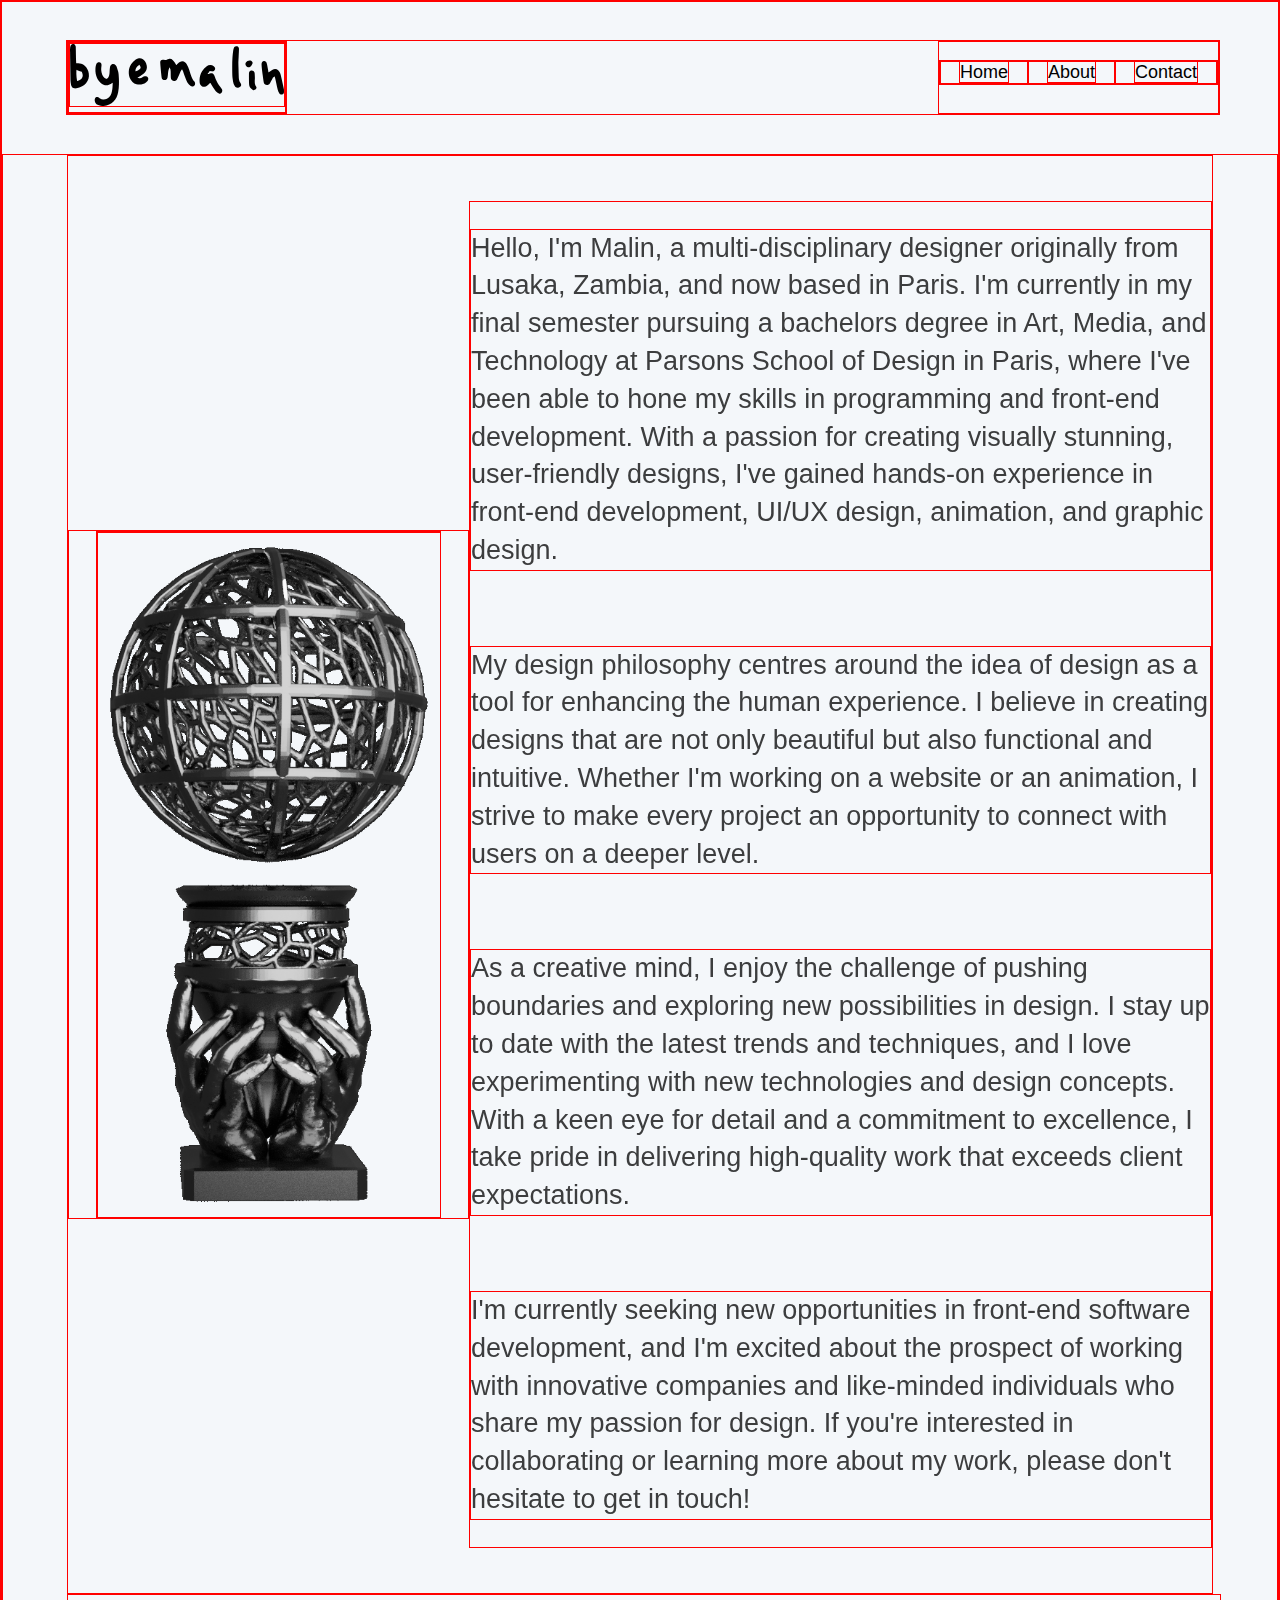
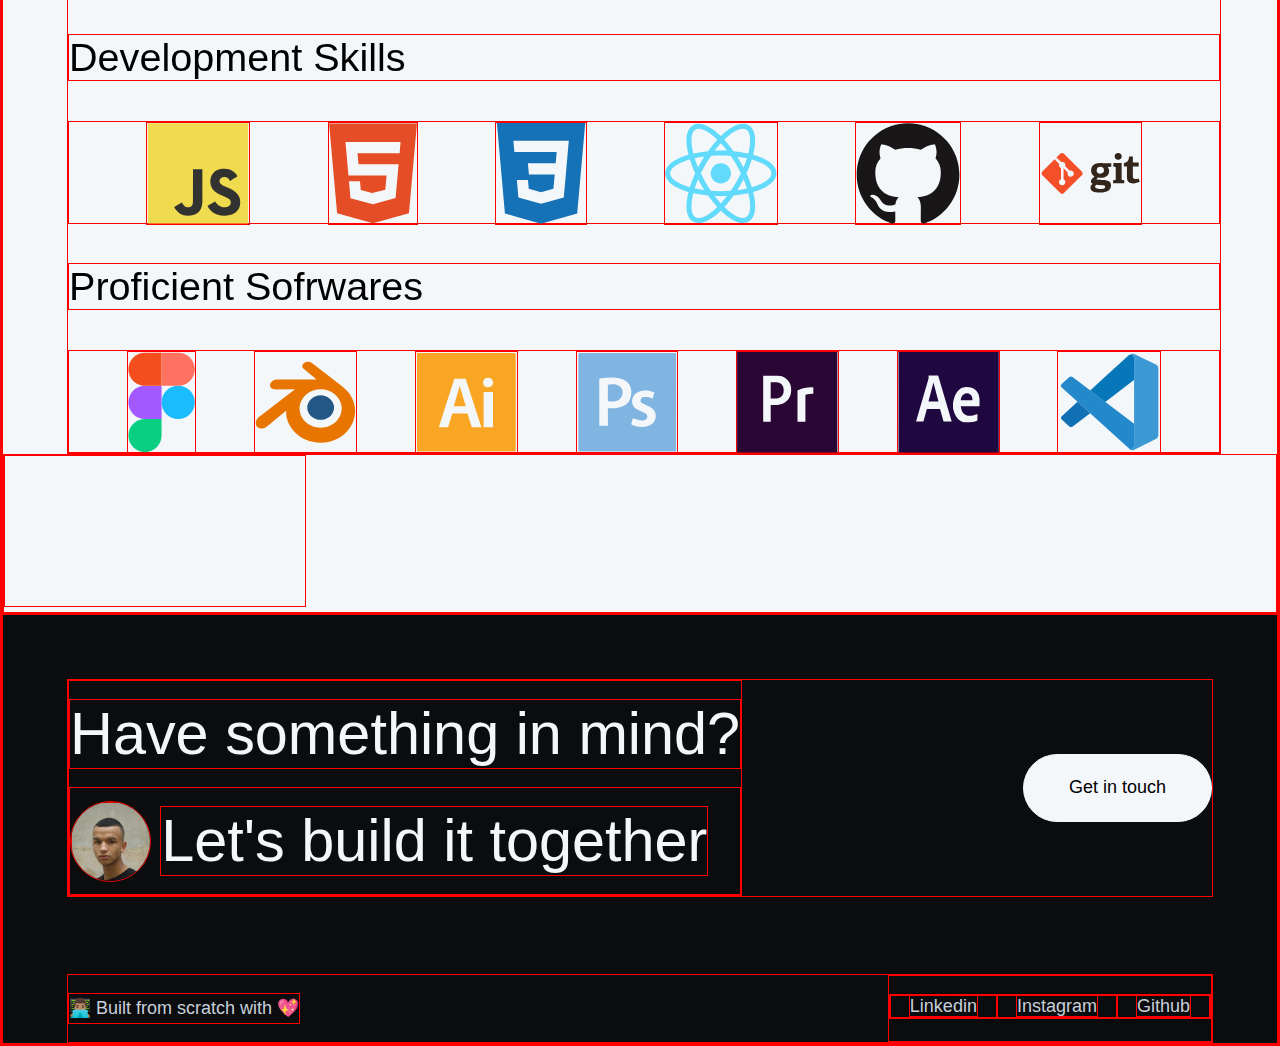
==== about.html @ 702589a3 "First major commit with intial functionality and styling of home and about page. Scrolling animation" ====
<!DOCTYPE html>

<html>

<head>
    <title>byemalin</title>

    <link rel="stylesheet" href="./styles/styles.css" type="text/css">

    <meta name="viewport" content="width=device-width, initial-scale=1" />

    <!-- Script tag with a defer element: -->
    <script src="./scripts/scrollAnimation.js" defer></script>
</head>

<body>
    <header class="mainHeader">
        <a href="./home.html">
            <div class="headerLogoContainer">
                <!-- <img src="./assets/img/byemalinLogo.svg"> -->
                <?xml version="1.0" encoding="UTF-8"?><svg id="Layer_1" xmlns="http://www.w3.org/2000/svg" viewBox="0 0 1619.28 468.72"><path d="M239.96,468.72c-3-.44-6.01-.79-8.99-1.32-7.75-1.39-15.28-3.53-22.27-7.25-11.9-6.33-18.8-16.29-21.14-29.48-.74-4.2-.98-8.45,0-12.63,1.79-7.68,6.22-13.27,13.68-16.11,7.03-2.67,13.37-1.27,18.8,3.92,2.6,2.48,5.01,5.16,7.92,7.32,8.02,5.97,17,8.18,26.9,7.17,8.6-.87,16.82-3.06,24.66-6.65,12.12-5.55,21.35-14.21,27.71-25.9,4.78-8.79,7.67-18.25,9.88-27.95,2.34-10.31,3.65-20.76,4.44-31.3,.67-8.92,1.23-17.85,1.45-26.8,.05-1.91,.27-3.83,.33-5.74,.02-.75,.43-1.75-.39-2.2-.67-.37-1.32,.37-1.92,.72-3.26,1.87-6.49,3.79-9.76,5.65-5.35,3.05-10.61,6.26-16.36,8.54-13.81,5.48-27.53,5.09-41.04-.93-15.58-6.94-27.97-17.82-37.89-31.56-11.25-15.6-17.7-33.19-21.25-51.96-2.36-12.48-2.93-25.09-2.23-37.73,.49-8.84,1.12-17.72,3.72-26.29,1.18-3.91,2.57-7.75,4.48-11.36,4.37-8.26,12.66-12.45,21.55-10.96,9.29,1.55,15.98,9.14,16.38,18.62,.18,4.25-.21,8.46-.74,12.67-1.19,9.36-2.14,18.74-1.69,28.2,.57,12.1,3.18,23.73,7.93,34.88,2.38,5.61,5.16,10.99,8.81,15.91,5.29,7.12,12.03,12.3,20.36,15.42,1.87,.7,3.47,.63,5.24-.35,6.41-3.51,11.02-8.63,14.06-15.24,2.76-6.02,4.18-12.42,5.25-18.89,.96-5.84,1.38-11.73,1.66-17.65,.52-11.25,1.06-22.51,2.75-33.66,.71-4.68,1.72-9.3,4.07-13.47,7.99-14.14,27.67-16.76,39.21-3.37,4.54,5.27,7.95,11.22,10.02,17.87,3,9.61,6.39,19.1,8.92,28.86,1.96,7.53,3.11,15.18,3.62,22.93,.68,10.28,1.4,20.56,1.89,30.86,.66,13.74,.84,27.49,.56,41.24-.42,20.89-2.34,41.63-6.27,62.17-2.49,13-5.96,25.7-11.64,37.71-11.95,25.29-30.43,43.98-56.17,55.25-13.3,5.82-27.24,9.19-41.68,10.51-.47,.04-.92,.22-1.39,.33h-13.44Z"/><path d="M25.92,0c.37,.14,.74,.3,1.12,.41,9.54,2.74,14.44,9.48,16.21,18.86,.36,1.88,.45,3.8,.5,5.73,.22,9.19,.35,18.38,.63,27.56,.3,10.23,.09,20.47,.46,30.69,.29,7.83,.2,15.66,.44,23.49,.26,8.3,.54,16.61,1,24.91,.19,3.51,.33,7.02,.43,10.54,.01,.56,.04,1.12,.13,1.67,.31,1.96,.61,2.21,2.63,2.34,8.37,.53,16.75,.98,25.1,1.91,14.97,1.67,28.05,7.58,38.83,18.11,15.91,15.55,25.58,34.46,28.83,56.42,4.09,27.57-3.09,52.1-20.97,73.47-8.16,9.75-18.11,17.33-29.3,23.3-13.57,7.23-27.96,12.24-43,15.35-5.67,1.17-11.38,1.54-17.14,.35-8.56-1.78-14.73-6.66-18.94-14.18-2.97-5.29-4.62-11.04-5.73-16.96-1.88-10.07-3.1-20.19-3.5-30.45-.31-8.15-.15-16.3-.43-24.45-.37-10.87-.18-21.74-.54-32.6-.31-9.59-.12-19.18-.43-28.77-.39-12.39-.16-24.78-.53-37.16-.35-11.83-.08-23.66-.46-35.48-.42-13.11-.14-26.22-.5-39.32-.18-6.31-.19-12.62-.31-18.94-.02-.88,.02-1.76-.44-2.57v-15.83c.74-2.22,.6-4.55,.83-6.83,.44-4.44,.77-8.89,1.96-13.21C4.4,12.5,7.36,7.52,12.21,3.75,14.59,1.9,17.37,.96,20.16,0,22.08,0,24,0,25.92,0Zm23.38,195.49c-.35,.41-.27,.9-.33,1.37-.7,5.64-.45,11.32-.77,16.98-.41,7.26,.15,14.53,.5,21.78,.48,9.8,1.43,19.58,2.8,29.31,.66,4.66,1.34,9.32,2.08,13.97,.32,2.01,.47,2.08,2.3,1.57,9.95-2.8,19.27-6.88,27.1-13.8,8.51-7.52,13.13-16.94,13.39-28.38,.21-8.98-2.19-17.36-5.88-25.45-.52-1.15-1.48-1.6-2.53-2.03-12.29-4.98-24.58-9.97-36.87-14.94-.57-.23-1.11-.68-1.8-.38Z"/><path d="M1619.28,364.61c-.11,.55-.27,1.09-.31,1.64-.31,5.04-2.66,9.02-6.62,11.98-6.78,5.06-14.04,5.73-21.65,1.92-2.42-1.21-4.31-3.04-5.78-5.28-5.77-8.82-10.3-18.16-12.83-28.49-4.17-17.08-7.76-34.29-11.44-51.49-3.09-14.46-6.48-28.85-9.86-43.24-.51-2.15-.77-4.37-1.68-6.36-.8-.1-1.16,.4-1.57,.74-3.32,2.76-6.66,5.5-9.91,8.33-1.94,1.69-3.47,3.74-4.8,5.95-4.27,7.14-8.02,14.56-11.76,21.99-2.41,4.79-4.89,9.53-7.58,14.17-3.22,5.54-7.52,9.9-13.64,12.24-7.93,3.03-20.81,1.55-27.68-6.26-3.34-3.79-5.26-8.21-6.06-13.1-1.38-8.36-2.63-16.73-3.86-25.11-1.42-9.72-2.78-19.46-4.1-29.19-1.41-10.45-2.79-20.91-4.09-31.37-.98-7.93-1.89-15.86-2.69-23.81-.52-5.08-.74-10.2-1.18-15.29-.35-3.99-.47-7.97-.46-11.97,0-2.17,.2-4.32,.63-6.43,1.85-9.19,7.85-14.53,16.42-17.34,2.86-.94,5.71-.2,8.46,.77,2.04,.72,3.97,1.7,5.77,2.9,2.52,1.68,4.46,3.81,5.64,6.66,2.55,6.16,4.2,12.58,5.48,19.1,2.71,13.72,5.23,27.47,7.31,41.31,.71,4.74,1.5,9.47,2.31,14.2,.26,1.54,.56,1.68,1.86,.76,4.11-2.92,8.18-5.88,12.24-8.86,5.55-4.07,11.1-8.13,17.2-11.36,5.87-3.1,12.08-5.17,18.77-5.25,9.17-.12,16.99,3.32,23.6,9.59,5.95,5.65,10.08,12.57,13.66,19.84,3.38,6.86,5.39,14.17,7.13,21.58,4.4,18.75,8.7,37.53,12.74,56.36,3.29,15.31,6.49,30.65,9.76,45.96,.22,1.01,.11,2.09,.58,3.05v19.19Z"/><path d="M847.82,190.78c-3.91,4.83-8.02,8.99-10.45,14.58-7.56,17.37-14.9,34.84-22.31,52.27-1.78,4.2-3.79,8.3-6.49,12-3.74,5.13-8.45,8.98-14.85,10.24-16.47,3.23-29.03-7.95-30.33-21.99-.55-5.97-.86-11.95-.93-17.94-.12-10.87-.19-21.74-.52-32.6-.28-9.43-1.82-18.62-6.59-26.98-.16-.28-.29-.57-.46-.84-.37-.59-.54-1.53-1.32-1.58-.98-.06-1.14,.98-1.48,1.66-4.04,8.08-6.56,16.64-8.04,25.52-1.23,7.41-1.85,14.9-2.53,22.38-.86,9.39-1.55,18.8-3.75,28.01-1.45,6.07-4.57,11.05-9.97,14.4-12.73,7.9-32.38,1.25-34.41-16.74-1.23-10.88-2.51-21.74-3.69-32.63-.93-8.66-1.77-17.32-2.59-25.99-.93-9.78-1.86-19.56-2.69-29.35-.48-5.57-.71-11.16-1.16-16.74-.28-3.43-.47-6.85-.47-10.29,0-1.85,.23-3.67,.63-5.47,1.89-8.57,8.27-13.84,17.23-14.28,3.78-.18,7.5,.21,11.18,1.12,1.24,.31,2.5,.56,3.73,.89,5.83,1.55,11.41,.73,16.83-1.7,5.04-2.26,10.21-4.18,15.62-5.37,11.72-2.59,21.82,.41,30.4,8.71,6.27,6.06,11.08,13.21,15.51,20.65,2.94,4.95,5.8,9.95,8.69,14.92,.2,.35,.39,.7,.61,1.03,1,1.53,1.18,1.59,2.49,.29,4.37-4.34,8.69-8.72,13.07-13.06,3.93-3.9,8.18-7.41,13.04-10.11,13.71-7.61,28.53-6.35,40.33,3.97,4.51,3.94,8,8.7,11.17,13.71,8.26,13.08,13.99,27.3,18.56,42,5.07,16.34,9.97,32.73,16.04,48.73,3.89,10.26,8.33,20.25,14.55,29.38,2.16,3.18,4.51,6.21,7.09,9.06,3.68,4.07,6.22,8.67,7.09,14.15,2.31,14.59-8.04,23.98-19.23,25.28-5.04,.58-9.78-.35-13.85-3.42-9.45-7.13-17.89-15.27-23.97-25.55-4.2-7.1-7.67-14.57-10.86-22.17-4.92-11.72-9.72-23.5-13.81-35.53-3.06-9-5.93-18.08-8.71-27.17-1.87-6.11-5.08-11.52-8.4-17.42Z"/><path d="M510.48,254.99c4.62,1.81,9.06,3.02,13.69,3.52,8.91,.96,16.92-1.44,24.32-6.34,3.26-2.16,6.59-4.25,10.18-5.85,5.54-2.47,11.3-3.58,17.3-2.25,6.84,1.52,11.78,5.58,14.77,11.89,2.55,5.39,2.24,10.86,0,16.28-1.45,3.5-3.53,6.64-6.04,9.46-12.31,13.86-27.87,21.65-46.04,24.49-11.94,1.87-23.74,1.09-35.38-2.22-11.59-3.3-21.82-8.96-30.66-17.19-9.77-9.09-17.3-19.64-21.65-32.33-2.24-6.53-3.55-13.27-4.66-20.06-1.4-8.63-1.9-17.33-1.4-26.05,1.15-19.77,6.77-38.15,17.41-54.93,9.25-14.6,21.18-26.61,35.38-36.36,7.07-4.85,14.83-8.18,23.41-9.35,11.28-1.54,21.61,.98,30.98,7.38,6.22,4.25,11.3,9.67,15.38,15.97,6.53,10.09,11.37,20.93,13.55,32.82,3.58,19.51-1.6,36.52-14.86,51.17-6.01,6.64-13.16,11.87-20.49,16.89-10.57,7.22-21.51,13.85-32.25,20.8-.92,.6-1.96,1.05-2.93,2.26Zm-15.17-53c0,.68-.02,1.48,0,2.28,.06,2.23,.41,2.57,2.53,2.27,3.9-.55,7.64-1.63,11.23-3.3,5.21-2.43,9.7-5.87,13.92-9.69,3.2-2.89,6.51-5.66,9.18-9.09,2.66-3.41,3.07-7.1,1.76-11.07-.4-1.21-.93-2.38-1.48-3.53-1.79-3.76-4.09-7.23-6.34-10.72-1.1-1.71-1.22-1.72-3.02-.53-5.16,3.39-10.05,7.1-14.32,11.59-8.43,8.88-13.03,19.4-13.48,31.79Z"/><path d="M1041.71,227.11c2.6,.23,5.24,.52,7.89-.43,5.12-1.84,10.31-3.49,15.69-4.4,2.91-.49,5.82-.81,8.82-.39,4.96,.69,8.85,3.05,11.96,6.86,3.37,4.14,5.6,8.92,7.75,13.75,2.68,5.99,4.64,12.26,6.86,18.42,1.98,5.5,4.4,10.81,6.9,16.08,5.85,12.37,12.34,24.39,20.08,35.71,4.79,7.01,10.24,13.5,15.63,20.04,3.01,3.65,5.61,7.58,7.52,11.94,3.8,8.62,1.32,20.36-5.73,26.65-5.27,4.7-11.36,5.89-17.83,3.08-7.21-3.14-13.99-7.15-19.69-12.64-4.09-3.94-7.54-8.48-11-12.98-10.98-14.29-20.94-29.25-29.37-45.2-1.34-2.54-2.79-5.03-4.23-7.53-.89-1.55-1.15-1.6-2.5-.4-3.41,3.02-6.8,6.07-10.19,9.11-4.23,3.79-8.55,7.47-13.17,10.78-5.67,4.06-11.85,6.92-18.76,8.13-13.1,2.29-25.2-3.7-31.6-15.06-3.15-5.59-4.82-11.63-5.45-18-.59-5.97-.96-11.95-.82-17.95,.54-23.67,6.55-45.77,19.05-66,9.39-15.2,21.32-28.15,35.37-39.11,7.84-6.12,16.83-9.46,26.91-9.35,9.94,.11,18.55,3.73,26.01,10.2,2.6,2.26,4.89,4.81,6.95,7.59,9,12.14,.46,28.65-12.51,30.82-4,.67-7.95,.76-11.9-.24-3.41-.87-6.82-1.72-10.21-2.67-1.19-.33-1.93-.05-2.65,.93-5.16,7.02-10.36,14.02-15.55,21.02-.23,.31-.51,.63-.24,1.24Z"/><path d="M1227.68,178.41c0-9.67-.12-19.35,.03-29.02,.16-9.82,.48-19.65,.95-29.46,.48-10.05,1.06-20.1,1.9-30.13,1.16-13.85,2.3-27.7,4.66-41.42,1.06-6.16,2.5-12.23,4.92-18.01,3.05-7.29,8.39-12.01,16.33-13.29,9.07-1.47,20.55,2.56,22.17,16.71,.33,2.87,.29,5.71,.09,8.6-.36,5.34-.41,10.7-.66,16.04-.4,8.46-.87,16.91-1.27,25.36-.25,5.27-.39,10.54-.65,15.8-.39,7.98-.88,15.95-1.26,23.93-.46,9.74-1.01,19.49-.47,29.23,.33,5.99,.17,11.99,.45,17.97,.46,9.66,.53,19.32,.84,28.99,.26,8.07,.29,16.14,.6,24.2,.39,10.14,.6,20.28,.97,30.42,.34,9.37,1.37,18.65,5.1,27.42,1.76,4.14,3.93,8.03,6.63,11.63,2.46,3.28,4.49,6.78,5.57,10.8,1.89,7.07,.04,13.13-4.88,18.31-4.65,4.89-10.48,7.46-17.14,8.28-7.51,.92-14.28-.81-20.19-5.63-2.39-1.95-4.04-4.53-5.68-7.08-6.37-9.96-10.47-20.77-12.47-32.44-1.81-10.56-3.46-21.13-4.57-31.78-.45-4.29-.82-8.59-1.03-12.9-.39-7.74-.48-15.49-.65-23.24-.29-13.1-.42-26.21-.3-39.31Z"/><path d="M1375.23,199.92c9.68,.02,18.21,6.78,20.99,16.63,1.16,4.1,1.46,8.34,1.82,12.55,.7,8.2,.79,16.43,1.18,24.64,.36,7.55-.73,14.97-.98,22.46-.31,9.44-.26,18.85,2.17,28.08,1.58,6.01,4.01,11.67,7.79,16.61,3.69,4.82,3.99,9.83,1.43,15.06-3.21,6.55-8.26,11.13-15.39,13.09-3.43,.94-6.9,.57-10.01-1.19-6.71-3.78-12.98-8.16-18.03-14.1-4.57-5.36-7.27-11.61-9.07-18.31-1.29-4.81-1.74-9.71-1.99-14.68-1.22-24.27-.89-48.56-.86-72.84,0-3.99-.11-8,.95-11.91,2.28-8.46,7.47-13.93,16.19-15.81,1.26-.27,2.54-.27,3.82-.27Z"/><path d="M1359.66,124.06c1.88,.01,3.7,.18,5.52,.51,8.37,1.49,13.35,6.79,16.06,14.47,1.3,3.69,.7,7.41-.67,11.03-2.21,5.84-5.65,10.92-9.74,15.57-2.74,3.13-5.74,6-9.32,8.21-4.41,2.72-9.08,3.33-14.04,1.97-4.17-1.14-7.81-3.21-10.92-6.23-3.32-3.22-5.84-7-7.63-11.24-2.78-6.59-1.87-12.87,2.05-18.7,6.84-10.17,16.58-15.12,28.7-15.59Z"/></svg>
            </div>
        </a>
        <nav>
            <ul>
                <li><a href="./home.html">Home</a></li>
                <li><a href="#">About</a></li>
                <li><a href="./contact.html">Contact</a></li>
            </ul>
        </nav>
    </header>

    <main class="about">
        <section class="splitSection">
            <div class="left">
                <div class="imageContainer">
                    <!-- <img alt="Rotating Globe GIF" src="./assets/img/gifs/oblationCropped.gif"> -->
                    <canvas id="animation-scrolling"></canvas>
                </div>
            </div>
            <div class="right">
                <p>Hello, I'm Malin, a multi-disciplinary designer originally from Lusaka, Zambia, and now based in Paris. I'm currently in my final semester pursuing a bachelors degree in Art, Media, and Technology at Parsons School of Design in Paris, where I've been able to hone my skills in programming and front-end development. With a passion for creating visually stunning, user-friendly designs, I've gained hands-on experience in front-end development, UI/UX design, animation, and graphic design.</p>
                <br>
                <p>My design philosophy centres around the idea of design as a tool for enhancing the human experience. I believe in creating designs that are not only beautiful but also functional and intuitive. Whether I'm working on a website or an animation, I strive to make every project an opportunity to connect with users on a deeper level.</p>
                <br>
                <p>As a creative mind, I enjoy the challenge of pushing boundaries and exploring new possibilities in design. I stay up to date with the latest trends and techniques, and I love experimenting with new technologies and design concepts. With a keen eye for detail and a commitment to excellence, I take pride in delivering high-quality work that exceeds client expectations.</p>
                <br>
                <p>I'm currently seeking new opportunities in front-end software development, and I'm excited about the prospect of working with innovative companies and like-minded individuals who share my passion for design. If you're interested in collaborating or learning more about my work, please don't hesitate to get in touch!</p>
            </div>
        </section>

        <section class="skills">

            <h3>Development Skills</h3>
            <div class="skillIcons">
                <img title= "Javascript" alt="Javascript Icon" src="./assets/img/icons/logos/development/javascriptLogo.svg">
                <img title= "HTML" alt="HTML Icon" src="./assets/img/icons/logos/development/HTMLLogo.svg">
                <img title= "CSS" alt="CSS Icon" src="./assets/img/icons/logos/development/CSSLogo.svg">
                <img title= "React" alt="React Icon" src="./assets/img/icons/logos/development/reactLogo.svg">
                <img title= "Github" alt="Github Icon" src="./assets/img/icons/logos/development/githubLogo.svg">
                <img title= "Git" alt="Git Icon" src="./assets/img/icons/logos/development/gitLogo.svg">

            </div>
            <h3>Proficient Sofrwares</h3>
            <div class="skillIcons">
                <img title= "Figma" alt="Figma Icon" src="./assets/img/icons/logos/softwares/figmaLogo.svg">
                <img title= "Blender" alt="Blender Icon" src="./assets/img/icons/logos/softwares/blenderLogo.svg">
                <img title= "Illustrator" alt="Illustrator Icon" src="./assets/img/icons/logos/softwares/illustratorLogo.svg">
                <img title= "Photoshop" alt="Photoshop Icon" src="./assets/img/icons/logos/softwares/photoshopLogo.svg">
                <img title= "Premiere Pro" alt="Premiere Pro Icon" src="./assets/img/icons/logos/softwares/premiereproLogo.svg">
                <img title= "After Effects" alt="After Effects Icon" src="./assets/img/icons/logos/softwares/aftereffectsLogo.svg">
                <img title= "Visual Studio Code" alt="Visual Studio Code Icon" src="./assets/img/icons/logos/softwares/vscodeLogo.svg">
            </div>

        </section>

        <section class="animationTest">
            <canvas id="animation-scrolling"></canvas>
        </section>
    </main>


    <footer>

        <section class="footerMain">
            <div>
                <h2> Have something in mind?</h2>
                <div class="inlineTextIMG">
                    <div class="profileImageContainer">
                        <img alt="profile picture" src="./assets/img/angledPortrait.jpg">
                    </div>
                    <h2>Let's build it together</h2>
                </div>
            </div>
          <button class="cta">Get in touch</button>
        </section>

        <section class="footerLinks">
            <p class="smallText">&#128104;&#127997;&#8205;&#128187; Built from scratch with &#128150;</p>

            <nav>
                <ul>
                    <li><a href="#">Linkedin</a></li>
                    <li><a href="#">Instagram</a></li>
                    <li><a href="#">Github</a></li>
                </ul>
            </nav>
        </section>
    </footer>
</body>

</html>
---- styles/styles.css ----
/* UNIVERSAL STYLES */

*{
    border: solid red 0.5px;
}

html{
    font-family: 'Roboto', sans-serif;
    font-size: 18px;
}

body{
    margin: 0;

    background-color: #F4F7FA;
}

.cta{
    /* padding: 0.8rem 2.6rem; */

    width: 10.5rem;
    height: 3.8rem;

    font-size: 1rem;
    font-weight: 500;

    border-radius: 170px;

    background-color: #F4F7FA;
    border: 1px solid #F4F7FA;
}

/* FONTS & TYPOGRAPHY */

/* font import */
@import url('https://fonts.googleapis.com/css2?family=Roboto:wght@400;500&display=swap');

h2{
    font-size: 3.3rem;
    font-weight: 400;
    line-height: 3.8rem;
    font-style: normal;
}
h3{
    font-size: 2.2rem;
    line-height: 2.5rem;
    font-weight: 500;
}

p{
    font-size: 1.5rem;
    line-height: 140%;
    font-weight: 400;
    color: #3C3D3E;
}

.smallText{
    font-size: 1rem;
    font-weight: 400;
    line-height: 1.6rem;
    color: #3C3D3E;
}




/* LANDING PAGE */

#landingPageGIFcontainer{
    width: 100%;
    height:100vh;

    display: flex;
    align-items: center;
    background-color: white;
}

.GIF{
    width: 100%;
}




/* MAIN HEADER */

.mainHeader{
    display: flex;
    justify-content: space-between;

   

    /* box-sizing: border-box; */
    position: relative;

    width: 90vw;

    margin: 3vw 5vw;
    
}

.headerLogoContainer{
    width: 12rem;
    height: auto;

    
}

.headerLogoContainer svg path:hover{
    fill:red;
    transition: all 500ms;
}


nav ul{
    display: flex;
    padding: 0;    
}
nav li{
    list-style: none;
    padding:0 1rem;
}

nav li a{
    text-decoration: none;
}

header nav li a{
    color: black;
}

header nav li a:hover{
    color: red;

    transition: color 400ms;
}





/* HERO */

.hero{
    max-height: 44rem;
    width: 100%;

    display:flex;
    justify-content: center;

    overflow: hidden;

    background-image: url('../assets/img/blurryPortrait.jpeg');
    background-position: center;
    background-size: cover;
}

.hero .spacer{
    height: 15%;
}

#heroImageContainer{
    width: 85%;
    height: auto;
}

#heroImageContainer img{
    max-width: 100%;
    height: auto;
    display: block;
    animation: slowRotate 20s linear 700ms infinite;
    animation-play-state: paused;
}

#heroImageContainer img:hover {
    animation-play-state: running;
  }

@keyframes slowRotate {
    0%{
        transform: rotate(0deg);
    }
    100%{
        transform: rotate(360deg);
    }
}



/* SPLIT SECTION CLASS */

.splitSection{
    display: flex;
    justify-content: space-between;
    align-items: center;

    margin: 0 5vw;
    padding: 3.5vw 0;
}

#alignFlexStart{
    align-items: flex-start;
}

.splitSection .right{
    width: 65%;

    display: flex;
    flex-direction: column;
}

.splitSection .left{
    width:35%;
    display: flex;
}

.splitSection a{
    text-decoration: none;
    color:#0B0C0E;
}


/* HOME PAGE */

#homePageHeader{
    position: absolute;
}

.recentProject{
    display: flex;
    justify-content: space-between;
    align-items: center;

    padding-top: 2rem;

    border-bottom: 1px solid #C7D0D9;
}

.recentProject h2{
    margin:0;
}


.openIcon{
    width:4.7rem;
    height: 4.7rem;
    border: 1px solid #3C3D3E;
    border-radius: 50%;

    display: flex;
    justify-content: center;
    align-items: center;

    transition: all 1s;
}
.openIcon svg {
    width: 1.2rem;
    height: 1.2rem;
}
.openIcon:hover,
.openIcon svg path:hover{
    background-color: #3C3D3E;
    fill: #F4F7FA;
}

.projectImageContainer{
    width: 250px;
    height: 180px;

    padding:1rem;
    background-color: #c7d0d9d0;

    position: absolute;
    display: none;
    align-items: center;

    box-shadow: 0px 8px 12px 6px rgba(0, 0, 0, 0.15), 0px 4px 4px rgba(0, 0, 0, 0.3);
    border-radius:0.1rem;



}

.projectImageContainer img{
    width:100%;
    display: block;

}



/* ABOUT PAGE */

.left .imageContainer{
    width:343px;
    height: 685px;
}

.left .imageContainer img{
    max-width: 100%;
    height: auto;
}

.about .left{
    justify-content: center;
}

.skills{
    width: 90vw;
    margin: 0 5vw;
}

.skillIcons{
    height: 5.6rem;

    display: flex;
    justify-content: space-evenly;
}
.skillIcons img{
    height: 100%;
}


/* .animationTest{
    background-color: aqua;
} */
canvas {
    max-width: 100%;
    /* position: fixed;
    left: 50%;
    top: 50%;
    max-height: 100vh;
    max-width: 100vw;
    transform: translate(-50%, -50%); */
}




/* FOOTER */

footer{
    /* width: 100%; */
    padding: 5vw;
    padding-bottom: 0;
    background-color: #0B0C0E;
    color: #F4F7FA;

}

.footerMain{
    display: flex;
    justify-content: space-between;
    align-items: center;

    margin-bottom: 6vw;
}

footer h2{
    margin: 1rem 0;
}

.profileImageContainer{
    width:4.4rem;
    height:4.4rem;
    border-radius: 50%;

    overflow: hidden;
    margin-right:0.5rem;
}

.profileImageContainer img{
    max-width: 100%;
    height: auto;
}

.inlineTextIMG{
    display: flex;
    align-items: center;
}

.footerLinks{
    display: flex;
    justify-content: space-between;
}

.footerLinks p,
footer nav li a{
    color: #C7D0D9;
}
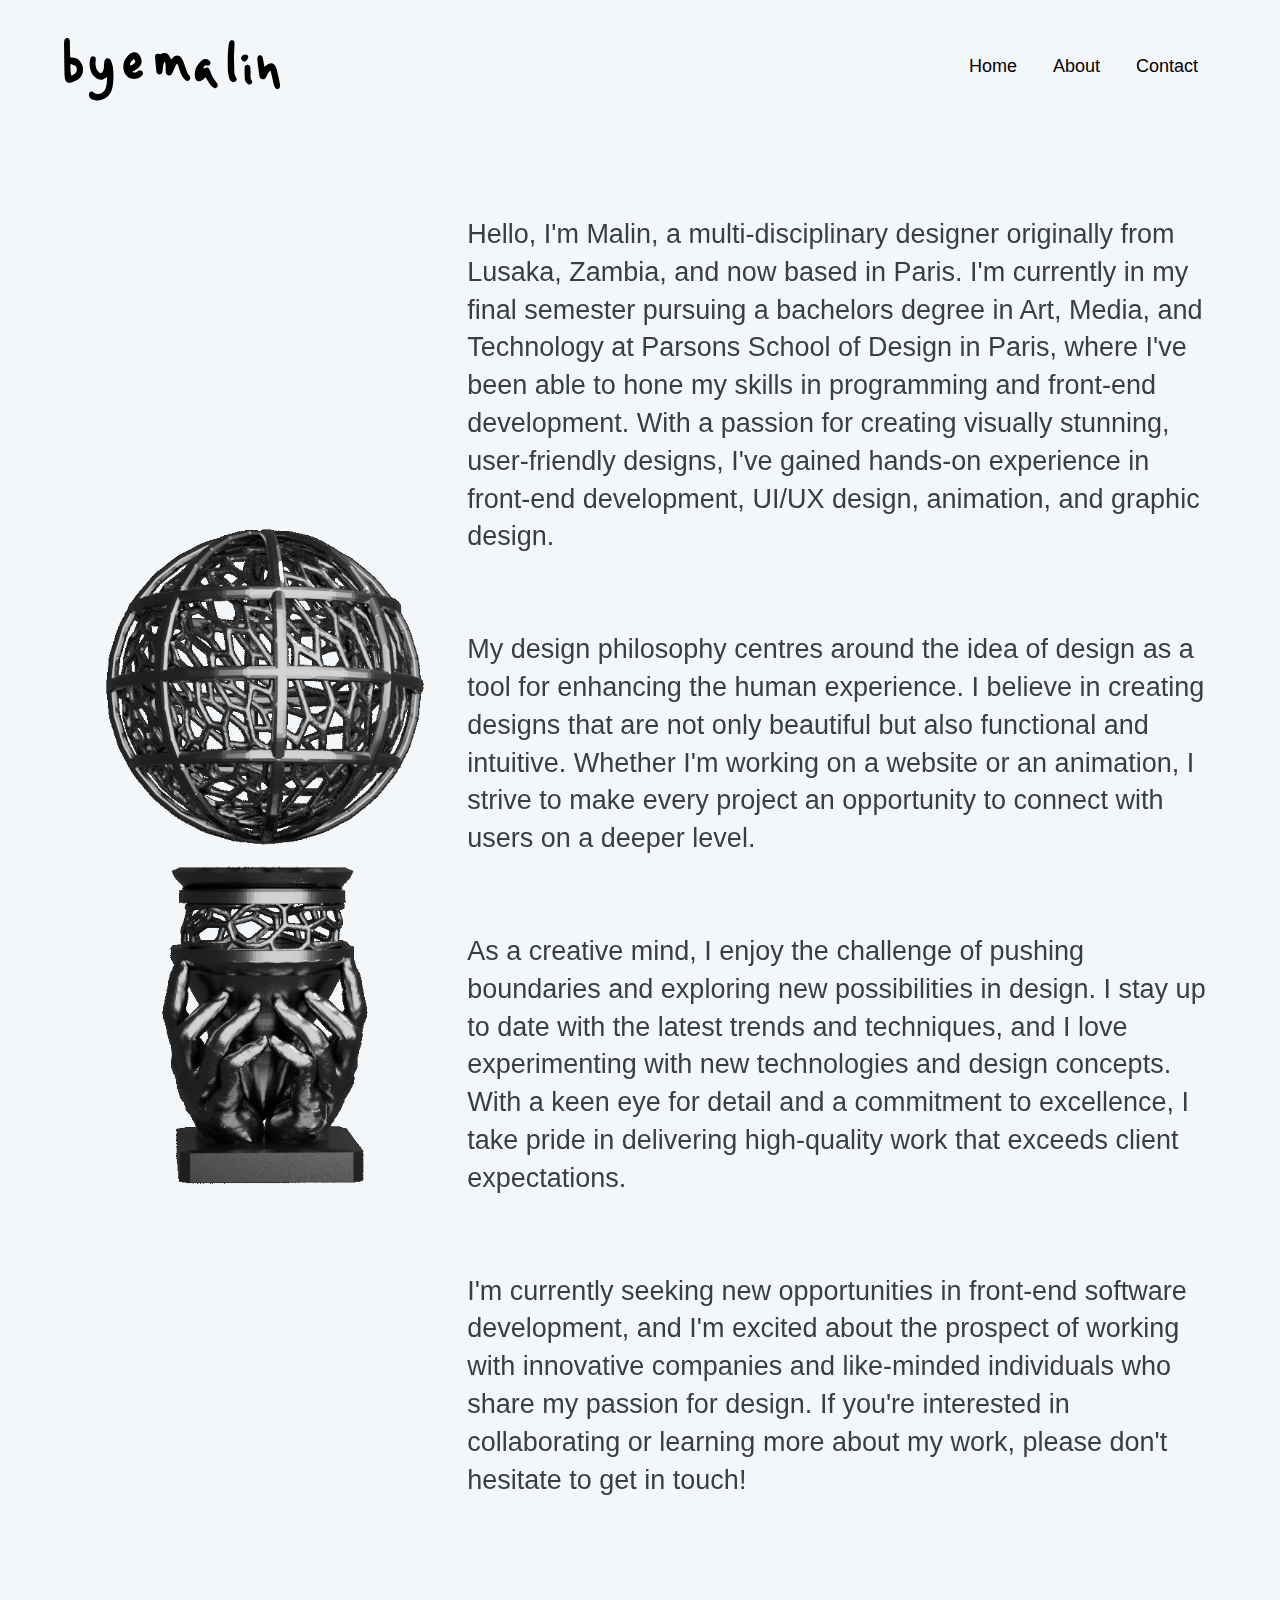
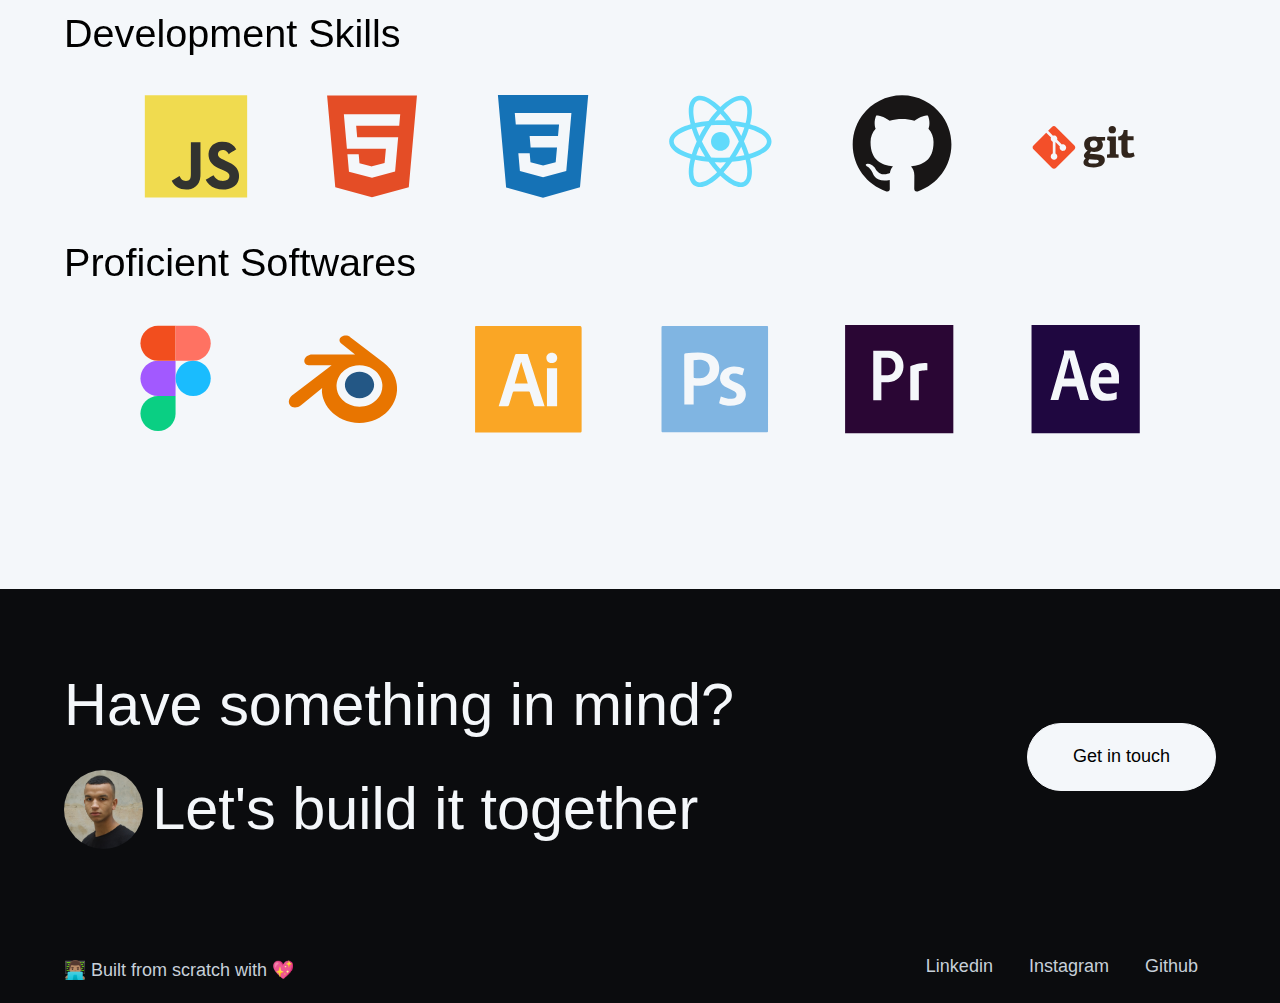
==== commit eaaefd45: "adding contact page and popup to home page" ====
--- a/about.html
+++ b/about.html
@@ -61,7 +61,7 @@
                 <img title= "Git" alt="Git Icon" src="./assets/img/icons/logos/development/gitLogo.svg">
 
             </div>
-            <h3>Proficient Sofrwares</h3>
+            <h3>Proficient Softwares</h3>
             <div class="skillIcons">
                 <img title= "Figma" alt="Figma Icon" src="./assets/img/icons/logos/softwares/figmaLogo.svg">
                 <img title= "Blender" alt="Blender Icon" src="./assets/img/icons/logos/softwares/blenderLogo.svg">
@@ -69,7 +69,7 @@
                 <img title= "Photoshop" alt="Photoshop Icon" src="./assets/img/icons/logos/softwares/photoshopLogo.svg">
                 <img title= "Premiere Pro" alt="Premiere Pro Icon" src="./assets/img/icons/logos/softwares/premiereproLogo.svg">
                 <img title= "After Effects" alt="After Effects Icon" src="./assets/img/icons/logos/softwares/aftereffectsLogo.svg">
-                <img title= "Visual Studio Code" alt="Visual Studio Code Icon" src="./assets/img/icons/logos/softwares/vscodeLogo.svg">
+                <!-- <img title= "Visual Studio Code" alt="Visual Studio Code Icon" src="./assets/img/icons/logos/softwares/vscodeLogo.svg"> -->
             </div>
 
         </section>
--- a/styles/styles.css
+++ b/styles/styles.css
@@ -1,8 +1,8 @@
 /* UNIVERSAL STYLES */
 
-*{
+/* *{
     border: solid red 0.5px;
-}
+} */
 
 html{
     font-family: 'Roboto', sans-serif;
@@ -61,6 +61,31 @@
     color: #3C3D3E;
 }
 
+a:hover{
+    color: red;
+}
+
+a{
+    transition: color 400ms;
+}
+
+nav ul li a:hover{
+    color:red;
+}
+
+
+
+.profileImageContainer{
+    border-radius: 50%;
+    overflow: hidden;
+}
+
+.profileImageContainer img{
+    max-width: 100%;
+    height: auto;
+}
+
+
 
 
 
@@ -102,12 +127,13 @@
 .headerLogoContainer{
     width: 12rem;
     height: auto;
-
-    
 }
 
 .headerLogoContainer svg path:hover{
-    fill:red;
+    fill:red;    
+}
+
+.headerLogoContainer svg path{
     transition: all 500ms;
 }
 
@@ -129,21 +155,54 @@
     color: black;
 }
 
-header nav li a:hover{
-    color: red;
-
-    transition: color 400ms;
-}
-
-
-
-
-
-/* HERO */
+
+
+
+
+/* SPLIT SECTION CLASS */
+
+.splitSection{
+    display: flex;
+    justify-content: space-between;
+    align-items: center;
+
+    margin: 0 5vw;
+    padding: 3.5vw 0;
+}
+
+#alignFlexStart{
+    align-items: flex-start;
+}
+
+.splitSection .right{
+    width: 65%;
+
+    display: flex;
+    flex-direction: column;
+}
+
+.splitSection .left{
+    width:35%;
+    display: flex;
+}
+
+.splitSection a{
+    text-decoration: none;
+    color:#0B0C0E;
+}
+
+
+/* HOME PAGE */
+
+#homePageHeader{
+    position: absolute;
+}
+
+/* hero */
 
 .hero{
     max-height: 44rem;
-    width: 100%;
+    width: 100vw;
 
     display:flex;
     justify-content: center;
@@ -154,6 +213,7 @@
     background-position: center;
     background-size: cover;
 }
+
 
 .hero .spacer{
     height: 15%;
@@ -169,12 +229,12 @@
     height: auto;
     display: block;
     animation: slowRotate 20s linear 700ms infinite;
+    animation-play-state: running;
+}
+
+/*#heroImageContainer img:hover {
     animation-play-state: paused;
-}
-
-#heroImageContainer img:hover {
-    animation-play-state: running;
-  }
+  } */
 
 @keyframes slowRotate {
     0%{
@@ -185,46 +245,113 @@
     }
 }
 
-
-
-/* SPLIT SECTION CLASS */
-
-.splitSection{
-    display: flex;
-    justify-content: space-between;
-    align-items: center;
-
-    margin: 0 5vw;
-    padding: 3.5vw 0;
-}
-
-#alignFlexStart{
-    align-items: flex-start;
-}
-
-.splitSection .right{
-    width: 65%;
-
-    display: flex;
+#menuGreeting{
+    color: white;
+    background-color: black;
+
+    width: 320px;
+    height:95px;
+
+    border-radius: 64.2857px 0px 0px 64.2857px;
+
+    display: flex;
+    justify-content: space-evenly;
+    align-items: center;
+
+    /* position: absolute; */
+    
+}
+
+
+#greetingContainer{
+    width:80px;
+    height:95px;
+
+    overflow: hidden;
+
+    position:absolute;
+
+    top: 20rem;
+    right:0px;
+
+    transition: all 400ms ease-in 500ms;
+}
+
+#greetingContainer:hover{
+    width: 320px; 
+}
+
+
+.popupMenu{
+    background-color: black;
+
+    width:50vw;
+    height:44rem;
+
+    /* position:absolute; */
+    /* right:-49vw; */
+
+    display: flex;
+    justify-content: space-between;
+    padding:5vw;
+
+    box-sizing: border-box;
+}
+
+/* .popupMenu:hover{
+    right:0;
+} */
+
+.popupMenuContainer{
+    width:0px;
+    position:absolute;
+    overflow: hidden;
+    right:0;
+
+    transition: width 750ms ease-in;
+}
+
+
+.popupContent{
+    display: flex;
+
     flex-direction: column;
-}
-
-.splitSection .left{
-    width:35%;
-    display: flex;
-}
-
-.splitSection a{
-    text-decoration: none;
-    color:#0B0C0E;
-}
-
-
-/* HOME PAGE */
-
-#homePageHeader{
-    position: absolute;
-}
+    justify-content: space-between;
+}
+
+#columnNav ul{
+    display: flex;
+    flex-direction: column;
+
+    justify-content: space-evenly;
+}
+
+#columnNav h2{
+    margin: 1rem;
+    transition: color 500ms;
+}
+
+#columnNav h2:hover{
+    color: red;
+}
+
+.popupMenu a{
+    color:white;
+}
+
+
+.closeIcon{
+    width:4.4rem;
+    height:4.4rem;
+
+    background-color: #F4F7FA;
+    border-radius: 50%;
+}
+
+
+
+
+/* Recent Work */
 
 .recentProject{
     display: flex;
@@ -240,6 +367,10 @@
     margin:0;
 }
 
+.left h3:hover{
+    color: red;
+    transition: color 400ms;
+}
 
 .openIcon{
     width:4.7rem;
@@ -276,20 +407,23 @@
 
     box-shadow: 0px 8px 12px 6px rgba(0, 0, 0, 0.15), 0px 4px 4px rgba(0, 0, 0, 0.3);
     border-radius:0.1rem;
-
-
-
 }
 
 .projectImageContainer img{
     width:100%;
     display: block;
-
-}
+}
+
+
+
 
 
 
 /* ABOUT PAGE */
+
+canvas {
+    max-width: 100%;
+}
 
 .left .imageContainer{
     width:343px;
@@ -311,28 +445,71 @@
 }
 
 .skillIcons{
-    height: 5.6rem;
+    min-height: 5.6rem;
 
     display: flex;
     justify-content: space-evenly;
+
+    flex-wrap: wrap;
+
+    /* margin: 100px */
 }
 .skillIcons img{
     height: 100%;
 }
 
 
-/* .animationTest{
-    background-color: aqua;
-} */
-canvas {
-    max-width: 100%;
-    /* position: fixed;
-    left: 50%;
-    top: 50%;
-    max-height: 100vh;
-    max-width: 100vw;
-    transform: translate(-50%, -50%); */
-}
+
+/* CONTACT PAGE */
+
+.contact .splitSection{
+    padding-top: 0;
+}
+#contactFooter{
+    padding-bottom: 5vw;
+}
+
+.contact .profileImageContainer{
+    width: 16.7rem;
+    height: 16.7rem;
+}
+
+.contact .left{
+    display: flex;
+    flex-direction: column;
+    align-items: center;
+
+    justify-content: space-evenly;
+}
+
+address{
+    font-style: normal;
+    font-size: 1.5rem;
+    font-weight: 400;
+}
+
+.contact ul{
+    padding: 0;
+    margin: 0;
+}
+.contact li{
+    list-style: none;
+    line-height: 200%;
+}
+
+.contact a:hover{
+    color: red;
+}
+
+.contact .smallText{
+    margin-bottom: 0;
+}
+
+.contact iframe{
+    height:95vh;
+    border: none;
+}
+
 
 
 
@@ -345,7 +522,6 @@
     padding-bottom: 0;
     background-color: #0B0C0E;
     color: #F4F7FA;
-
 }
 
 .footerMain{
@@ -360,19 +536,12 @@
     margin: 1rem 0;
 }
 
-.profileImageContainer{
+footer .profileImageContainer{
     width:4.4rem;
     height:4.4rem;
-    border-radius: 50%;
-
-    overflow: hidden;
     margin-right:0.5rem;
 }
 
-.profileImageContainer img{
-    max-width: 100%;
-    height: auto;
-}
 
 .inlineTextIMG{
     display: flex;
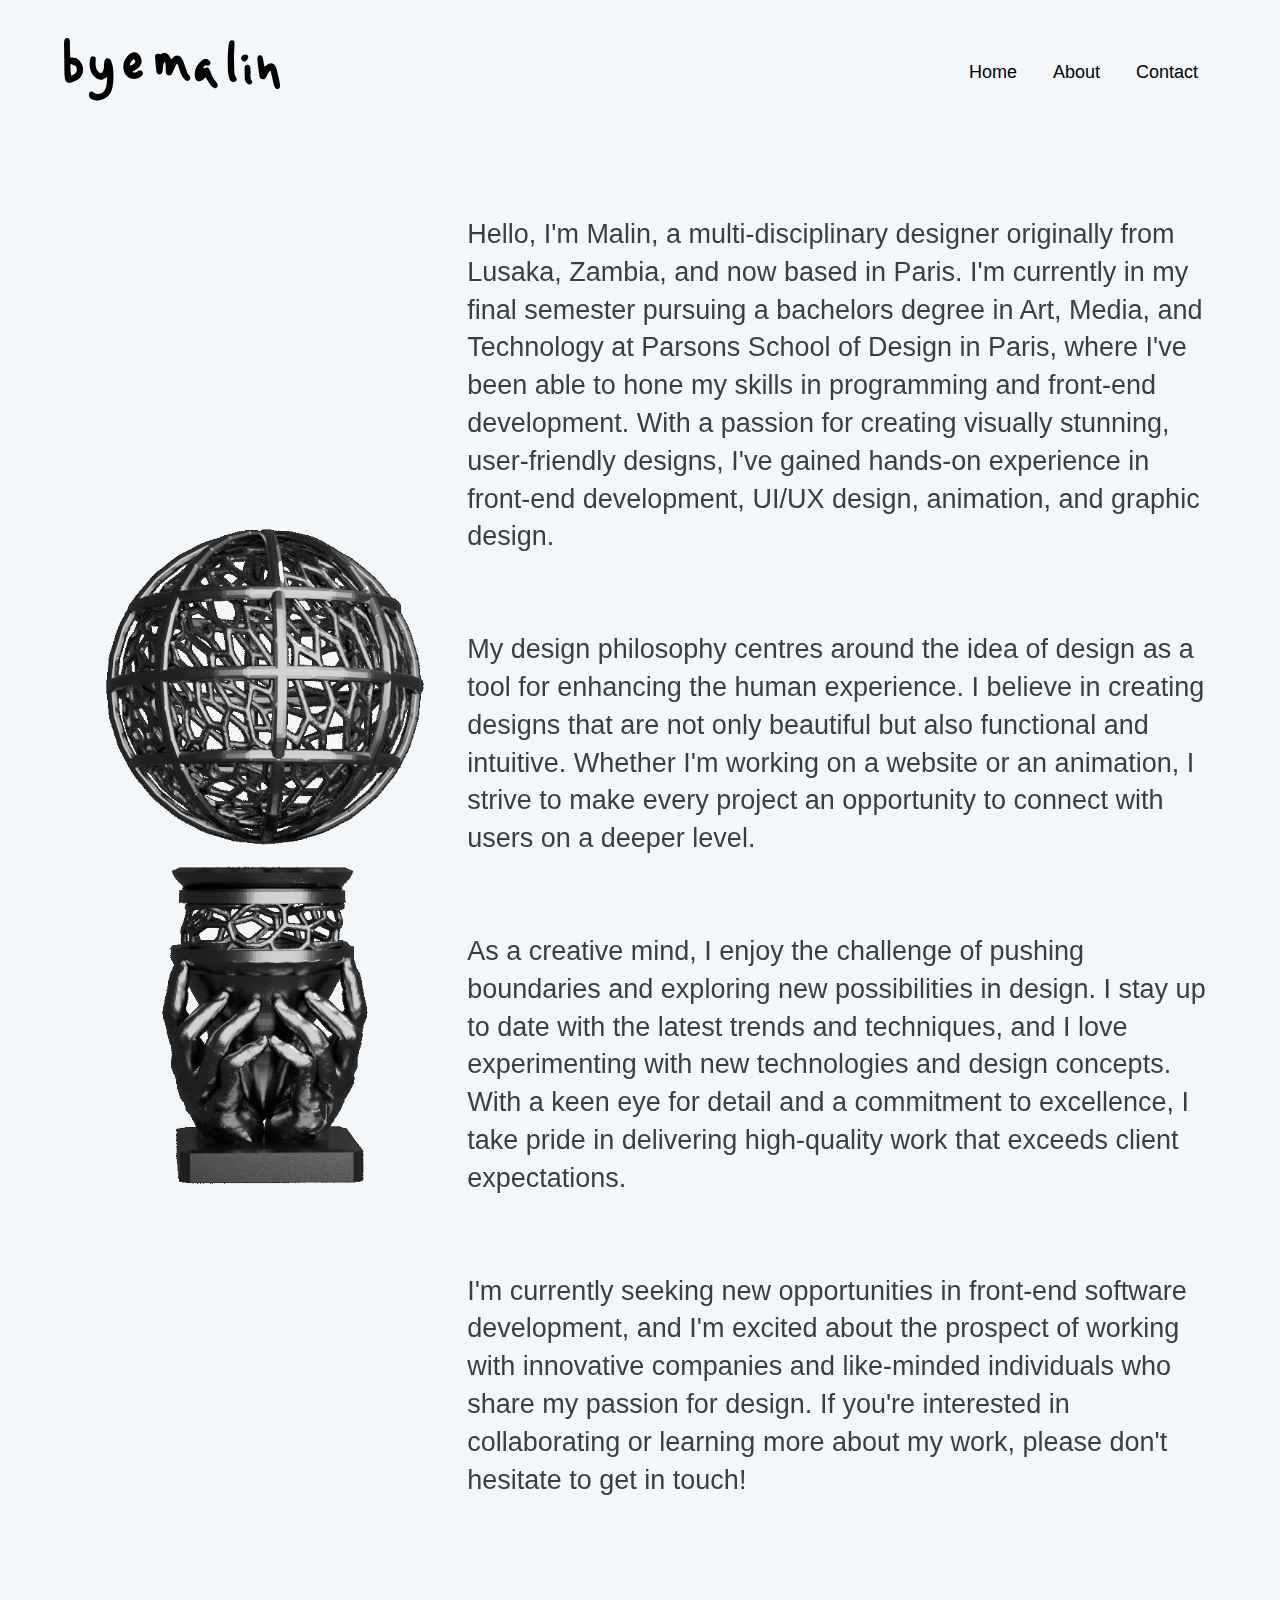
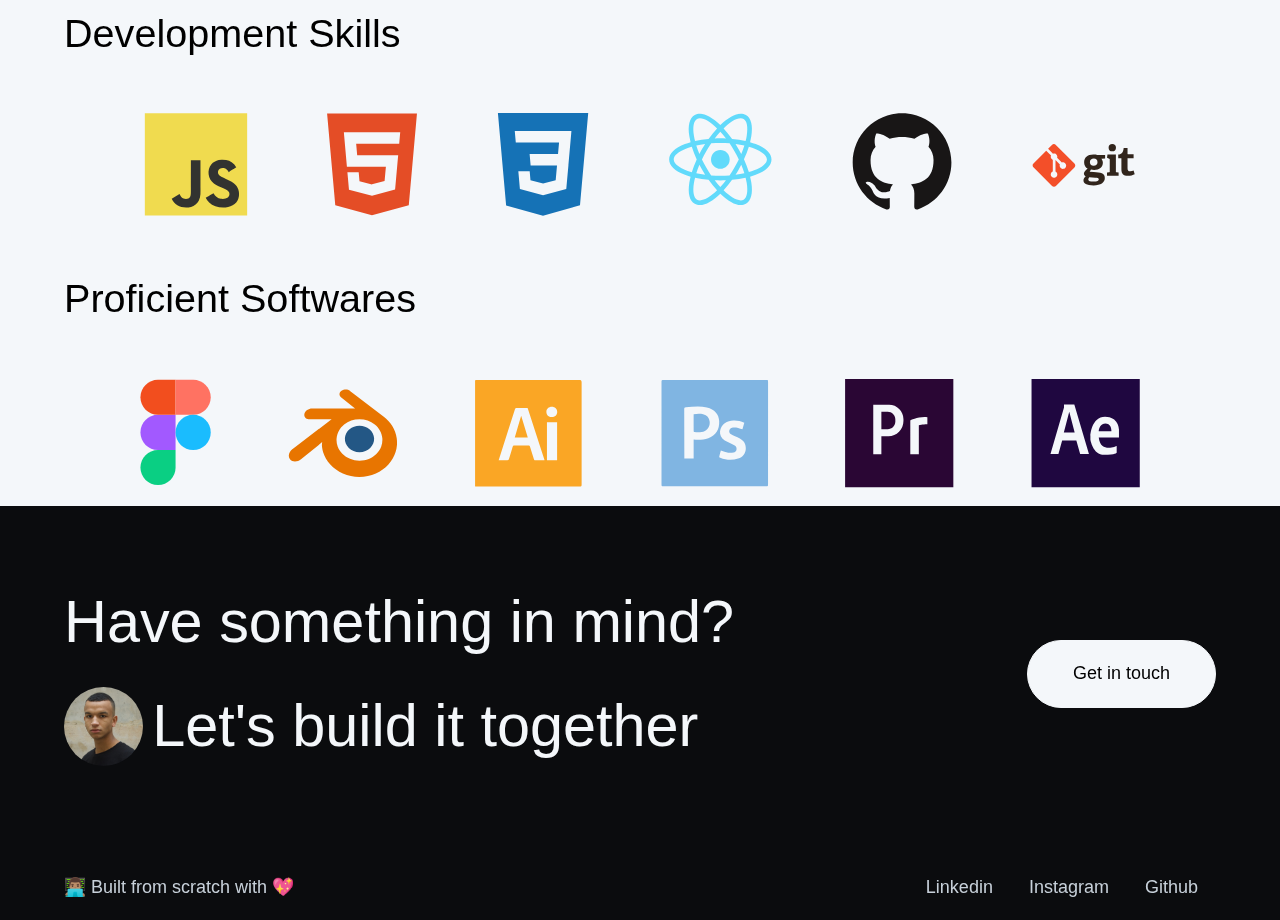
==== commit 2e14ca8b: "Making all pages responsive and hover color logo" ====
--- a/about.html
+++ b/about.html
@@ -11,9 +11,13 @@
 
     <!-- Script tag with a defer element: -->
     <script src="./scripts/scrollAnimation.js" defer></script>
+    <script src="./scripts/responsiveMenu.js" defer></script>
 </head>
 
+
+
 <body>
+
     <header class="mainHeader">
         <a href="./home.html">
             <div class="headerLogoContainer">
@@ -28,10 +32,52 @@
                 <li><a href="./contact.html">Contact</a></li>
             </ul>
         </nav>
+        <!-- Responsive Hamburger: -->
+        <div class="burgerContainer">
+            <svg width="80" height="80" viewBox="0 0 80 80" fill="none" xmlns="http://www.w3.org/2000/svg">
+                <line x1="20" y1="31.5" x2="60" y2="31.5" stroke="#F4F7FA" stroke-width="2"/>
+                <path d="M20 47.5H60" stroke="#F4F7FA" stroke-width="2"/>
+            </svg>                
+        </div>
     </header>
+
+    <!-- Popup Menu -->
+    <section class="popupMenuContainer">
+        <div class="popupMenu">
+            <div class="popupContent">
+                <nav id="columnNav">
+                    <ul>
+                        <li><a href="./home.html"><h2>Home</h2></a></li>
+                        <li><a href="#"><h2>About</h2></a></li>
+                        <li><a href="./contact.html"><h2>Contact</h2></a></li>
+                    </ul>
+                </nav>
+    
+                <nav>
+                    <ul>
+                        <li><a href="https://www.linkedin.com/in/malin-mabika/" target="_blank">Linkedin</a></li>
+                        <li><a href="https://www.instagram.com/byemalin/" target="_blank">Instagram</a></li>
+                        <li><a href="https://github.com/malin888" target="_blank">Github</a></li>
+                    </ul>
+                </nav>
+            </div>
+    
+            <div>
+                <div class="closeIcon">
+                    <svg width="57" height="58" viewBox="0 0 57 58" fill="none" xmlns="http://www.w3.org/2000/svg">
+                        <line x1="13.4345" y1="42.4345" x2="41.7188" y2="14.1502" stroke="#0B0C0E" stroke-width="2"/>
+                        <line x1="41.7197" y1="43.8487" x2="13.4354" y2="15.5644" stroke="#0B0C0E" stroke-width="2"/>
+                    </svg>
+                </div>
+            </div>
+        </div>
+    </section>
+
+
 
     <main class="about">
         <section class="splitSection">
+            <p id="aboutIntro2">Hello, I'm Malin, a multi-disciplinary designer originally from Lusaka, Zambia, and now based in Paris. I'm currently in my final semester pursuing a bachelors degree in Art, Media, and Technology at Parsons School of Design in Paris, where I've been able to hone my skills in programming and front-end development. With a passion for creating visually stunning, user-friendly designs, I've gained hands-on experience in front-end development, UI/UX design, animation, and graphic design.</p>
             <div class="left">
                 <div class="imageContainer">
                     <!-- <img alt="Rotating Globe GIF" src="./assets/img/gifs/oblationCropped.gif"> -->
@@ -39,7 +85,7 @@
                 </div>
             </div>
             <div class="right">
-                <p>Hello, I'm Malin, a multi-disciplinary designer originally from Lusaka, Zambia, and now based in Paris. I'm currently in my final semester pursuing a bachelors degree in Art, Media, and Technology at Parsons School of Design in Paris, where I've been able to hone my skills in programming and front-end development. With a passion for creating visually stunning, user-friendly designs, I've gained hands-on experience in front-end development, UI/UX design, animation, and graphic design.</p>
+                <p id="aboutIntro1">Hello, I'm Malin, a multi-disciplinary designer originally from Lusaka, Zambia, and now based in Paris. I'm currently in my final semester pursuing a bachelors degree in Art, Media, and Technology at Parsons School of Design in Paris, where I've been able to hone my skills in programming and front-end development. With a passion for creating visually stunning, user-friendly designs, I've gained hands-on experience in front-end development, UI/UX design, animation, and graphic design.</p>
                 <br>
                 <p>My design philosophy centres around the idea of design as a tool for enhancing the human experience. I believe in creating designs that are not only beautiful but also functional and intuitive. Whether I'm working on a website or an animation, I strive to make every project an opportunity to connect with users on a deeper level.</p>
                 <br>
@@ -73,10 +119,6 @@
             </div>
 
         </section>
-
-        <section class="animationTest">
-            <canvas id="animation-scrolling"></canvas>
-        </section>
     </main>
 
 
@@ -92,7 +134,7 @@
                     <h2>Let's build it together</h2>
                 </div>
             </div>
-          <button class="cta">Get in touch</button>
+          <a href="./contact.html"><button class="cta">Get in touch</button></a>
         </section>
 
         <section class="footerLinks">
@@ -100,9 +142,9 @@
 
             <nav>
                 <ul>
-                    <li><a href="#">Linkedin</a></li>
-                    <li><a href="#">Instagram</a></li>
-                    <li><a href="#">Github</a></li>
+                    <li><a href="https://www.linkedin.com/in/malin-mabika/" target="_blank">Linkedin</a></li>
+                    <li><a href="https://www.instagram.com/byemalin/" target="_blank">Instagram</a></li>
+                    <li><a href="https://github.com/malin888" target="_blank">Github</a></li>
                 </ul>
             </nav>
         </section>
--- a/styles/styles.css
+++ b/styles/styles.css
@@ -61,6 +61,8 @@
     color: #3C3D3E;
 }
 
+/* common components */
+
 a:hover{
     color: red;
 }
@@ -73,7 +75,14 @@
     color:red;
 }
 
-
+button:hover{
+    cursor: pointer;
+    background-color: #3C3D3E;
+}
+
+button{
+    transition: all 500ms;
+}
 
 .profileImageContainer{
     border-radius: 50%;
@@ -87,6 +96,184 @@
 
 
 
+/* MAIN HEADER */
+
+.mainHeader{
+    display: flex;
+    justify-content: space-between;
+    align-items: center;
+    position: relative;
+    width: 90vw;
+    margin: 3vw 5vw;
+}
+
+.headerLogoContainer{
+    width: 12rem;
+    height: auto;
+}
+
+/* .headerLogoContainer svg path:hover{
+    fill:red;  
+} */
+
+.headerLogoContainer svg path{
+    transition: all 500ms;
+}
+
+nav ul{
+    display: flex;
+    padding: 0;    
+}
+nav li{
+    list-style: none;
+    padding:0 1rem;
+}
+
+nav li a{
+    text-decoration: none;
+}
+
+header nav li a{
+    color: black;
+}
+
+
+
+
+
+/* Popup Menu: */
+
+.burgerContainer{
+    width:4.4rem;
+    height:4.4rem;
+
+    background-color: #0B0C0E;
+    border-radius: 50%;
+
+    display: flex;
+    justify-content: center;
+    align-items: center;
+
+    transition: all 500ms;
+
+    box-shadow: 0px 1px 2px rgba(0, 0, 0, 0.3), 0px 2px 6px 2px rgba(0, 0, 0, 0.15);
+
+    display: none;
+}
+
+.popupMenu{
+    
+    width:50vw;
+    height:44rem;
+
+    display: flex;
+    justify-content: space-between;
+    padding:5vw;
+
+    box-sizing: border-box;
+}
+
+.popupMenuContainer{
+    background-color: black;
+    width:0px;
+    position:absolute;
+    overflow: hidden;
+    right:0;
+    top:0;
+    transition: width 750ms ease-in 300ms;
+
+    z-index: 1;
+}
+
+
+.popupContent{
+    display: flex;
+    flex-direction: column;
+    justify-content: space-between;
+}
+
+#columnNav ul{
+    display: flex;
+    flex-direction: column;
+    justify-content: space-evenly;
+}
+
+#columnNav h2{
+    margin: 1rem;
+    transition: color 500ms;
+}
+
+.popupMenu a{
+    color:white;
+}
+
+.closeIcon{
+    width:4.4rem;
+    height:4.4rem;
+
+    background-color: #F4F7FA;
+    border-radius: 50%;
+
+    display: flex;
+    justify-content: center;
+    align-items: center;
+
+    transition: all 500ms;
+}
+
+
+
+
+
+
+/* SPLIT SECTION CLASS */
+
+.splitSection{
+    display: flex;
+    justify-content: space-between;
+    align-items: center;
+
+    margin: 0 5vw;
+    padding: 3.5vw 0;
+}
+
+#alignFlexStart{
+    align-items: flex-start;
+}
+
+.splitSection .right{
+    width: 65%;
+
+    display: flex;
+    flex-direction: column;
+}
+
+.splitSection .left{
+    width:35%;
+    display: flex;
+}
+
+.splitSection a{
+    text-decoration: none;
+    color:#0B0C0E;
+}
+
+
+
+
+
+
+
+
+
+
+
+
+
+
+
+
+
 
 
 /* LANDING PAGE */
@@ -107,89 +294,21 @@
 
 
 
-/* MAIN HEADER */
-
-.mainHeader{
-    display: flex;
-    justify-content: space-between;
-
-   
-
-    /* box-sizing: border-box; */
-    position: relative;
-
-    width: 90vw;
-
-    margin: 3vw 5vw;
-    
-}
-
-.headerLogoContainer{
-    width: 12rem;
-    height: auto;
-}
-
-.headerLogoContainer svg path:hover{
-    fill:red;    
-}
-
-.headerLogoContainer svg path{
-    transition: all 500ms;
-}
-
-
-nav ul{
-    display: flex;
-    padding: 0;    
-}
-nav li{
-    list-style: none;
-    padding:0 1rem;
-}
-
-nav li a{
-    text-decoration: none;
-}
-
-header nav li a{
-    color: black;
-}
-
-
-
-
-
-/* SPLIT SECTION CLASS */
-
-.splitSection{
-    display: flex;
-    justify-content: space-between;
-    align-items: center;
-
-    margin: 0 5vw;
-    padding: 3.5vw 0;
-}
-
-#alignFlexStart{
-    align-items: flex-start;
-}
-
-.splitSection .right{
-    width: 65%;
-
-    display: flex;
-    flex-direction: column;
-}
-
-.splitSection .left{
-    width:35%;
-    display: flex;
-}
-
-.splitSection a{
-    text-decoration: none;
-    color:#0B0C0E;
-}
+
+
+
+
+
+
+
+
+
+
+
+
+
+
+
 
 
 /* HOME PAGE */
@@ -198,7 +317,7 @@
     position: absolute;
 }
 
-/* hero */
+/* Hero */
 
 .hero{
     max-height: 44rem;
@@ -245,6 +364,9 @@
     }
 }
 
+
+/* Popup */
+
 #menuGreeting{
     color: white;
     background-color: black;
@@ -258,8 +380,9 @@
     justify-content: space-evenly;
     align-items: center;
 
-    /* position: absolute; */
-    
+    user-select: none;
+
+    cursor: pointer;
 }
 
 
@@ -274,78 +397,11 @@
     top: 20rem;
     right:0px;
 
-    transition: all 400ms ease-in 500ms;
+    transition: all 400ms ease-in 200ms;
 }
 
 #greetingContainer:hover{
     width: 320px; 
-}
-
-
-.popupMenu{
-    background-color: black;
-
-    width:50vw;
-    height:44rem;
-
-    /* position:absolute; */
-    /* right:-49vw; */
-
-    display: flex;
-    justify-content: space-between;
-    padding:5vw;
-
-    box-sizing: border-box;
-}
-
-/* .popupMenu:hover{
-    right:0;
-} */
-
-.popupMenuContainer{
-    width:0px;
-    position:absolute;
-    overflow: hidden;
-    right:0;
-
-    transition: width 750ms ease-in;
-}
-
-
-.popupContent{
-    display: flex;
-
-    flex-direction: column;
-    justify-content: space-between;
-}
-
-#columnNav ul{
-    display: flex;
-    flex-direction: column;
-
-    justify-content: space-evenly;
-}
-
-#columnNav h2{
-    margin: 1rem;
-    transition: color 500ms;
-}
-
-#columnNav h2:hover{
-    color: red;
-}
-
-.popupMenu a{
-    color:white;
-}
-
-
-.closeIcon{
-    width:4.4rem;
-    height:4.4rem;
-
-    background-color: #F4F7FA;
-    border-radius: 50%;
 }
 
 
@@ -396,7 +452,7 @@
 
 .projectImageContainer{
     width: 250px;
-    height: 180px;
+    height: auto;
 
     padding:1rem;
     background-color: #c7d0d9d0;
@@ -405,7 +461,7 @@
     display: none;
     align-items: center;
 
-    box-shadow: 0px 8px 12px 6px rgba(0, 0, 0, 0.15), 0px 4px 4px rgba(0, 0, 0, 0.3);
+    box-shadow: 0px 1px 2px rgba(0, 0, 0, 0.3), 0px 1px 3px 1px rgba(0, 0, 0, 0.15);
     border-radius:0.1rem;
 }
 
@@ -419,7 +475,28 @@
 
 
 
+
+
+
+
+
+
+
+
+
+
+
+
+
+
+
+
+
 /* ABOUT PAGE */
+
+#aboutIntro2{
+    display: none;
+}
 
 canvas {
     max-width: 100%;
@@ -456,7 +533,30 @@
 }
 .skillIcons img{
     height: 100%;
-}
+    margin: 1rem 0;
+}
+
+
+
+
+
+
+
+
+
+
+
+
+
+
+
+
+
+
+
+
+
+
 
 
 
@@ -514,10 +614,31 @@
 
 
 
+
+
+
+
+
+
+
+
+
+
+
+
+
+
+
+
+
+
+
+
+
+
 /* FOOTER */
 
 footer{
-    /* width: 100%; */
     padding: 5vw;
     padding-bottom: 0;
     background-color: #0B0C0E;
@@ -551,9 +672,151 @@
 .footerLinks{
     display: flex;
     justify-content: space-between;
+    align-items: center;
 }
 
 .footerLinks p,
 footer nav li a{
     color: #C7D0D9;
+}
+
+
+
+
+
+
+
+
+
+
+
+
+
+
+
+
+
+
+
+/* RESPONSIVENESS */
+
+/* Tablet and smaller: */
+@media only screen and (max-width: 1020px){
+    
+    /* COMMON COMPONENTS: */
+
+    /* Main Header */
+    header nav{
+        display: none;
+    }
+
+    .burgerContainer{
+        display: block;
+    }
+
+    /* Popup */
+    #greetingContainer{
+        display: none;
+    }
+
+    .popupMenu{
+        width: 100vw;
+        height: 100vh;
+        justify-content: space-around;
+    }
+
+    /* Footer */
+
+    .footerMain{
+        flex-direction: column;
+
+        text-align: center;
+    }
+
+    .inlineTextIMG{
+        flex-direction: column;;
+    }
+
+
+    /* Split section class */
+
+    .splitSection{
+        flex-direction: column;
+        align-items: stretch;
+    }
+
+    .splitSection .right{
+        width: 100%;
+    }
+    .splitSection .left{
+        width: 100%;
+    }
+
+    
+    /* HOME PAGE */
+
+    .projectImageContainer{
+        display: block;
+        position: relative;
+
+        width: 70vw;
+
+        margin-bottom: 1rem;
+    }
+    .recentProject{
+        flex-direction: column;
+        text-align: center;
+    }
+    .openIcon{
+        display: none;
+    }
+
+    
+    /* ABOUT PAGE */
+
+    #aboutIntro1{
+        display: none;
+    }
+
+    #aboutIntro2{
+        display: block;
+    }
+
+
+}
+
+
+
+/* Mobile: */
+
+@media only screen and (max-width: 767px){
+
+    /* COMMON COMPONENTS: */
+
+    p{
+        font-size: 1.2rem;
+    }
+
+    /* HEADER */
+
+    .headerLogoContainer{
+        width: 30vw;
+    }
+
+    /* Popup */
+    .closeIcon{
+        width: 15vw;
+        height: 15vw;
+    }
+
+    /* FOOTER */
+
+    .footerLinks nav ul{
+        flex-direction: column;
+    }
+
+
+    /* HOME PAGE */
+    
+
 }